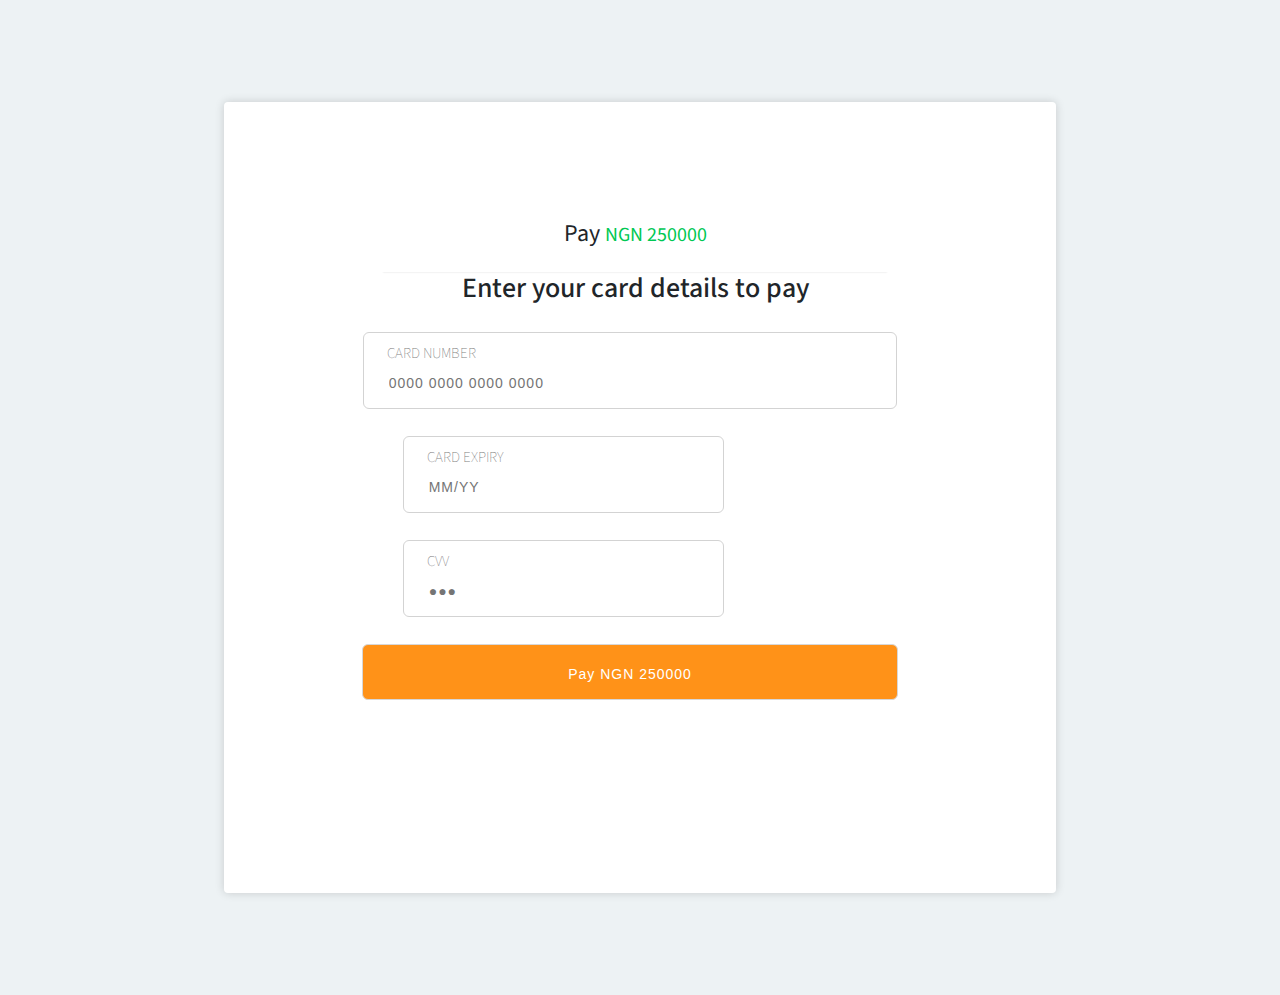
==== Wallet/wallet-1.html @ 792747bc "app" ====
<!DOCTYPE html>
<html lang="en">

<head>
    <meta charset="UTF-8">
    <meta name="viewport" content="width=device-width, initial-scale=1.0">
    <link rel="stylesheet" href="../src/style.css">
    <link rel="stylesheet" href="../assets/libraries/bootstrap-4.5.3-dist/css/bootstrap.css">
    <link rel="stylesheet" href="https://use.fontawesome.com/releases/v5.15.1/css/all.css"
        integrity="sha384-vp86vTRFVJgpjF9jiIGPEEqYqlDwgyBgEF109VFjmqGmIY/Y4HV4d3Gp2irVfcrp" crossorigin="anonymous">
    <title>Wallet 1</title>
</head>

<body>
    <div class="feedback2">
        <div class="container-fluid px-0" id="bg-div">
            <div class="row justify-content-center">
                <div class="col-lg-9 col-12">
                    <div class="card card0">
                        <div class="d-flex" id="wrapper">

                        </div> <!-- Page Content -->
                        <div id="page-content-wrapper">
                            <div class="row rw pt-3" id="border-btm">
                                <div class="col-8">
                                    <div class="row rw justify-content-right">
                                    </div>
                                    <div class="row rw justify-content-right">
                                        <div class="col-12">
                                            <p class="mb-0 mr-4 text-right px-24">Pay <span
                                                    class="px-30 top-highlight">NGN 250000</span> </p>
                                        </div>
                                    </div>
                                </div>
                            </div>
                            <div class="row rw justify-content-center">
                            </div>
                            <div id="menu2" class="tab-pane in active">
                                <div class="row rw justify-content-center">
                                    <div class="col-11">
                                        <div class="form-card">
                                            <h3 class="mt-0 mb-4 text-center">Enter your card details to pay</h3>
                                            <form>
                                                <div class="row rw">
                                                    <div class="col-12">
                                                        <div class="input-group"> <input type="text" id="cr_no"
                                                                placeholder="0000 0000 0000 0000" minlength="16"
                                                                maxlength="16" required> <label>CARD NUMBER</label>
                                                        </div>
                                                    </div>
                                                </div>
                                                <div class="col">
                                                    <div class="expiry">
                                                        <div class="input-group"> <input type="text" name="exp" id="exp"
                                                                placeholder="MM/YY" minlength="5" maxlength="5"
                                                                required> <label>CARD EXPIRY</label> </div>
                                                    </div>
                                                    <div class="cvc">
                                                        <div class="input-group"> <input type="password" name="cvcpwd"
                                                                placeholder="&#9679;&#9679;&#9679;" class="placeicon"
                                                                minlength="3" maxlength="3" required> <label>CVV</label>
                                                        </div>
                                                    </div>
                                                </div>
                                                <div class="row rw">
                                                    <div class="col-md-12"> <input type="submit" value="Pay NGN 250000"
                                                            class="btn btn-success placeicon"> </div>
                                                </div>
                                            </form>
                                        </div>
                                    </div>
                                </div>
                            </div>

                        </div>
                    </div>
                </div>
            </div>
        </div>
    </div>

    </div>

</body>

</html>
---- src/style.css ----
@import url("https://fonts.googleapis.com/css2?family=Source+Sans+Pro:wght@300;400;600;700&display=swap");

:root {
    --default_yellow: #FCAF02;
    --bg_gray: #EDF2F4;
    --default_gray: #707070;
    --default_orange: #FF8700;
    --default_red: #EB5757;
    --default_red-ish: #F80303;
    --default_green-ish: #3DE974;
    --default_gray-ish: #505050;
    --default_org: #FF8700;
}

.phone::placeholder {
    font-size: 30px;
}

body {
    margin: 0;
    padding: 0;
    font-family: "Source Sans Pro", sans-serif !important;
    background-color: #edf2f4 !important;
}

a,
a:hover {
    text-decoration: none !important;
}

* {
    box-sizing: border-box;

}

.section__height {
    min-height: 70vh;
}

input.border {
    width: 300px !important;
    border-radius: 5px;
}

.section__height--mid {
    min-height: 40vh;
}

.section__text {
    font-size: 20px;
}

.section__text--mid {
    font-size: 16px;
}

.section__text--small {
    font-size: 13px;
}

.px-15 {
    font-size: 15px;
}

.px-18 {
    font-size: 18px;
}

.px-22 {
    font-size: 22px;
}

.px-24 {
    font-size: 24px;
}

.px-30 {
    font-size: 30px;
}

.section__head {
    font-size: 40px;
}

.section__head--mid {
    font-size: 25px;
}

.m_0 {
    margin: 0;
}

.default_btn {
    background-color: var(--default_yellow);
    color: #fff;
    border-radius: 8px;
    padding: 0.8em 2em;
}

.default_btn:hover,
.bttn,
.fund_btn,
.btn-details {
    color: #fff !important;
}

.v_align {
    text-align: center;
}

.bg_orange {
    background-color: var(--default_org) !important;
}

.redish {
    color: var(--default_red-ish);
}

.greenish {
    color: var(--default_green-ish);
}

.grayish {
    color: var(--default_gray-ish);
}

.text_is_bold {
    font-weight: bold !important;
}

.text_is_yellow {
    color: var(--default_yellow);
}

.text_is_gray {
    color: var(--default_gray);
}

.text_is_red {
    color: var(--default_red);
}

.text_is_orange {
    color: var(--default_orange);
}

.bg_gray {
    background-color: #EDF2F4;
}

.flex_only {
    display: flex;
}

.align_only {
    display: flex;
    align-items: center;
}

.outline {
    border: none;
}

.center {
    display: flex;
    align-items: center;
    justify-content: center;
}

.flex_just-between {
    display: flex;
    justify-content: space-between !important;
}

.cards__holder {
    display: flex;
    justify-content: space-around;
}

button {
    border: none;
    background-color: #fff;
    outline: none !important;
}

.bbtm {
    border-bottom: 1px solid #d3d3d36b;
}

.btp {
    border-top: 1px solid #d3d3d36b;
}

.v_align {
    text-align: center !important;
}

.noPad {
    padding: 0 !important;
}

.dot {
    width: 15px;
    height: 15px;
    border-radius: 50%;
    display: block;
}

.dot--online {
    background-color: green;
}

.bg_img {
    background-position: center;
    background-repeat: no-repeat;
    background-size: cover;
}

/*** User profile ******/

.profile_coverphoto {
    min-height: 60vh;
    background-image: url("../assets/images/showcase.jpg");
}

.user_img {
    border-radius: 50%;
    width: 200px;
    height: 204px;
    overflow: hidden;
    position: relative;
    bottom: 3em;
}

.user_img img {
    position: relative;
    bottom: 30px;
}

.profile_stats {
    min-height: 20vh;
}

.user_info_holder {
    justify-content: center;
}

/****custom input field***/
.form_elementContent {
    display: flex;
    border: 1px solid lightgray;
    border-radius: 5px;
}

.form_elementContent input {
    outline: none;
    padding: 1em;
    border: none;
    width: 90%;
}

.form_holder .btn_holder {
    width: 70% !important;
    margin: 0 auto;
}


/***services section***/
.services {
    background-color: var(--bg_gray);
    padding-top: 5em;
}

.services_inner {
    background: #ffff;
    padding: 3em;
    width: 70% !important;
}

.service_card {
    box-shadow: 0px 0px 10px #00000029;
    min-height: 30vh;
    background: #ffff;
    border-radius: 4px;
}

.section_card_text {
    padding: 0.5em 0;
}

.service_card_img {
    height: 30vh;
    overflow: hidden;
}

.service_card_img img {
    position: relative;
    bottom: 5em;
}

.service_card_price {
    min-height: 30vh;
}
























































/***owner pages*************************************************/

/***owner profile page**/
.owner .services_inner {
    width: 100% !important;
    padding: 0;
}

.side_nav {
    box-shadow: 0px 0px 10px #00000029;
    background-color: #fff;
    border-radius: 4px;
}

.side_nav a {
    font-size: 20px;
    color: #000;
}

.productDetails__vendorProfile {
    padding: 1.5em;
}

.vendorProfilePicture {
    bottom: 0;
    margin: 0 auto;
    width: 160px;
    height: 164px;
}

.productDetails__vendorStats {
    display: flex;
    justify-content: space-around;
    border-top: 1px solid #d3d3d36b;
    border-bottom: 1px solid #d3d3d36b;
}

.vendorStat {
    padding: 1em 0.8em;
    border-left: 1px solid #d3d3d36b;
}

.comment button,
.contact button {
    border: 1px solid lightgray;
    width: 100%;
    border-radius: 5px;
    padding: 8px 0px;
}

.cart buttton,
.book button {
    border: 1px solid lightgray;
    border-radius: 5px;
    padding: 8px 0px;
}

.book button {
    color: #fff;
    background-color: #FF8700;
    text-align: center;
    padding: 5px 35px;
    outline: none;
}

.cart button {
    background-color: #fff;
    border: 1px solid #FF8700;
    text-align: center;
    padding: 5px 35px;
    border-radius: 5px;
    outline: none;
}

.comment button {
    color: #fff;
    background-color: #FF8700;
    text-align: center;
    outline: none;
}

.contact button {
    background-color: #fff;
    border: 1px solid #FF8700;
    text-align: center;
    outline: none;

}

.mg {
    width: 90% !important;
}

.rads {
    display: flex;
    justify-content: space-around;
    width: 30%;
}




















































/***feedback page*************************************************/

.feedback {
    padding-top: 5em;
    width: 55% !important;
    background: #ffff;
    box-shadow: 0px 0px 10px #00000029;
    min-height: 30vh;
    padding: 3em;
    margin: 8% auto;
    border-radius: 4px;
}

form {
    margin-bottom: 110px;
}

form p {
    margin-top: 30px;
}

input,
textarea {
    border-radius: 3px;
    width: 400px;
    display: block;
}

div.feedback input[type="text"] {
    margin-top: 50px;
    margin-bottom: 20px;
    padding: 4px 20px;
    border: 1px solid gray;
}

textarea {
    padding: 15px 20px;
}

.bttn {
    background-color: #FF8700;
    color: #fff;
    display: block;
    width: 65%;
    margin-top: 50px;
    margin-left: 73px;
    padding: 8px 22px;
    text-align: center;
    border-radius: 3px;
    text-decoration: none;
}






























































































/************************Settings page*****************************/
.owner a {
    background-color: var(--default_red);
    color: #fff;
}

.edit {
    background-color: #fff;
    color: #000;
    border: 1px solid lightgray;
}

.edit a:hover {
    color: #000 !important;
}

.services_inner,
.manage_header {
    box-shadow: 0px 0px 10px #00000029;
    background: #ffff;
    border-radius: 4px;
}

.side_navHolder,
.manage_header {
    width: 80%;
    margin: 0 auto;
}

.side_navHeader,
.side_navContent {
    border-bottom: 1px solid #d3d3d36b;
    padding: 1em 2em;
}

.manage_innerHeader {
    border-bottom: 1px solid #d3d3d36b;
    height: 13vh;
    padding: 0 5em;
}

.carousel-control-next-icon,
.carousel-control-prev-icon {
    background-color: black !important;
    padding: 2em 0.7em;
    font-size: 20px;
    position: relative;
}

.carousel-control-next-icon {
    right: -3em;
}

.carousel-control-prev-icon {
    left: -3em;
}

.manage_innerBody {
    padding: 0 5em;
}

.manage_innerBody .btn_holder {
    margin: 0 auto;
    width: fit-content;
    width: -moz-fit-content;
}

button.btn-details {
    background-color: #FF8700;
    color: #fff;
    display: block;
    width: 60%;
    margin-top: 50px;
    margin-left: 103px;
    padding: 8px 22px;
    text-align: center;
    border-radius: 5px;
    text-decoration: none !important;
}

.changeEmail {
    float: right;
}

.changeDetails .form-card input {
    margin-bottom: 5px;
    padding: 1.65em 1em;
}

/***modal***/
.modal-content {
    padding: 2em 1em;
}

.modal-header,
.modal-footer {
    border: none !important;
}

.modal-footer {
    display: block !important;
}

.modal__close {
    outline: none;
    position: relative;
    top: -0.8em;
}

.modal__password::placeholder {
    text-align: center;
}

.deactivate_btn_holder {
    margin: 0 auto !important;
    width: fit-content;
    width: -moz-fit-content;
}

.deactivate_btn_holder button {
    padding: 1em 6em;
    border: none;
    outline: none !important;
    background-color: var(--default_orange);
}

/****history**/
.history_holder {
    padding: 2em;
}



























/*******************Wallet Pages*********************************/

.manage {
    width: 83%;
    margin: 0;
    box-shadow: 0px 0px 10px #00000029;
    background: #ffff;
    border-radius: 4px;
}

.manage input::placeholder {
    outline: none;
    border-right: none;
    /* border-top: 1px solid var(--default_gray); */
}

.fund_align {
    padding-left: 180px;
    padding-right: 180px;
    margin-bottom: 110px;
}

.fund_btn {
    width: 100%;
    background-color: #B8B8B8;
    color: #fff;
    border-radius: 6px;
    padding: 0.8em 2em;
    text-align: center;
    margin-top: 80px;
}

.section__height {
    min-height: 83vh;
}

.texts small,
.texts span {
    margin-bottom: 20px;
    padding-top: 0;
    padding-bottom: 20px;
}

div.align {
    padding: 3rem 7rem;
    margin: 0;
    padding: 0;
}

.wallet_btn {
    width: 80%;
    background-color: #E4E4E4;
    color: #727272;
    border-radius: 6px;
    padding: 0.8em 2em;
    text-align: center;
    margin-top: 75px;
}

.wallet_btn a:hover {
    background-color: #E4E4E4;
    color: #727272;
    text-decoration: none;
}

.alignn {
    padding: 2rem 8rem;
    text-align: center;
}

input.wallet-input {
    width: 460px !important;
    margin-left: 56px !important;
}

.feedback2 {
    padding-top: 5em;
    width: 65% !important;
    background: #ffff;
    box-shadow: 0px 0px 10px #00000029;
    min-height: 70vh;
    padding: 3em;
    margin: 8% auto;
    border-radius: 4px;
}

* {
    margin: 0;
    padding: 0
}

body {
    overflow-x: hidden;
    background: #000000
}

#bg-div {
    margin: 0;
    margin-top: 40px;
}

#border-btm {
    padding-bottom: 20px;
    margin-bottom: 0px;
    box-shadow: 0px 35px 2px -35px lightgray
}

.active1 {
    color: #00C853 !important;
    font-weight: bold
}

.bar4 {
    width: 35px;
    height: 5px;
    background-color: #ffffff;
    margin: 6px 0
}


#page-content-wrapper {
    min-width: 100vw;
    padding-left: 20px;
    padding-right: 20px
}


@media (min-width: 768px) {
    #page-content-wrapper {
        min-width: 0;
        width: 100%
    }

}

.card0 {
    margin-top: 10px;
    margin-bottom: 10px
}

.top-highlight {
    color: #00C853;
    font-weight: bol;
    font-size: 20px
}

.form-card input,
.form-card textarea {
    padding: 10px 15px 5px 15px;
    border: none;
    border: 1px solid lightgrey;
    border-radius: 6px;
    margin-bottom: 25px;
    margin-top: 2px;
    width: 100%;
    box-sizing: border-box;
    font-family: arial;
    color: #2C3E50;
    font-size: 14px;
    letter-spacing: 1px
}

.form-card input:focus,
.form-card textarea:focus .form-card select:focus {

    -moz-box-shadow: 0px 0px 0px 1.5px var(--default_orange) !important;
    -webkit-box-shadow: 0px 0px 0px 1.5px var(--default_orange) !important;
    box-shadow: 0px 0px 0px 1.5px var(--default_orange) !important;
    font-weight: bold;
    border: 1px solid var(--default_orange);
    outline-width: 0
}

input.btn-success {
    height: 50px;
    color: #ffffff;
    opacity: 0.9
}

.input-group {
    position: relative;
    width: 100%;
    overflow: hidden
}

.input-group input {
    position: relative;
    height: 77px;
    margin-left: 1px;
    margin-right: 1px;
    border-radius: 6px;
    padding-top: 30px;
    padding-left: 25px
}

.input-group label {
    position: absolute;
    height: 24px;
    background: none;
    border-radius: 6px;
    line-height: 48px;
    font-size: 15px;
    color: gray;
    width: 100%;
    font-weight: 100;
    padding-left: 25px
}

input:focus+label {
    color: var(--default_orange);
}

div.rw {
    margin-right: -30px !important;
    margin-left: -40px !important;
}

div.card {
    border: none !important;
}

input.btn-success {
    height: 56px;
    color: #ffffff;
    opacity: 0.9;
}

.btn-success {
    color: #fff;
    background-color: var(--default_orange) !important;
    border-color: var(--default_orange);
}

div.expiry,
div.cvc {
    width: 80%;
    padding-right: 50px;
    padding-left: ;
}

.mb,
.mh {
    margin-left: 50px;
}

div.mt-3 button {
    padding-left: 2em;
    padding-right: 2em;
}



















/* ******************inputs******************** */

.has-search .form-control {
    border: 1px solid lightgray;
}

.has-search .form-control-feedback {
    position: absolute;
    z-index: 2;
    display: block;
    width: 2.375rem;
    height: 2.375rem;
    line-height: 2.375rem;
    text-align: center;
    pointer-events: none;
    color: #aaa;
    margin-bottom: 50px;
}

.search__formHolder {
    padding: 2em;
    margin-bottom: 0 !important;
}

.mg .manage_inner {
    padding: 1.5em;
}

#withdraw  {
    width: 55%;
    margin: 0 auto;
}

#naira .form_card {
    display: flex;
    border: 1px solid lightgray;
    border-radius: 5px;
}

#naira .form_card input {
    outline: none;
    padding: 1em;
    border: none;
    width: 100%;
}
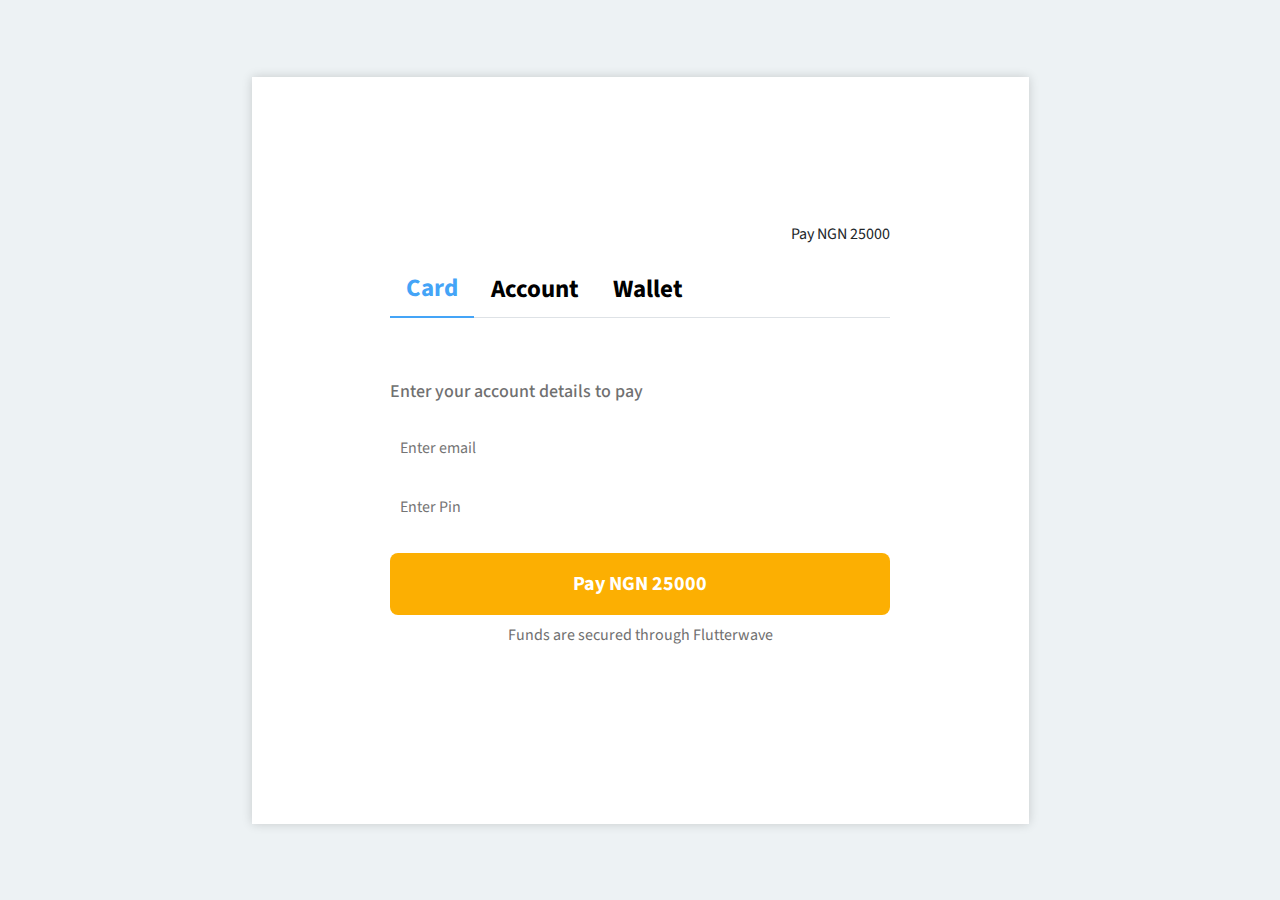
==== commit 4a50006f: "bootstrap tabs" ====
--- a/Wallet/wallet-1.html
+++ b/Wallet/wallet-1.html
@@ -8,79 +8,84 @@
     <link rel="stylesheet" href="../assets/libraries/bootstrap-4.5.3-dist/css/bootstrap.css">
     <link rel="stylesheet" href="https://use.fontawesome.com/releases/v5.15.1/css/all.css"
         integrity="sha384-vp86vTRFVJgpjF9jiIGPEEqYqlDwgyBgEF109VFjmqGmIY/Y4HV4d3Gp2irVfcrp" crossorigin="anonymous">
-    <title>Wallet 1</title>
+    <title>Payment</title>
 </head>
 
 <body>
-    <div class="feedback2">
-        <div class="container-fluid px-0" id="bg-div">
-            <div class="row justify-content-center">
-                <div class="col-lg-9 col-12">
-                    <div class="card card0">
-                        <div class="d-flex" id="wrapper">
-
-                        </div> <!-- Page Content -->
-                        <div id="page-content-wrapper">
-                            <div class="row rw pt-3" id="border-btm">
-                                <div class="col-8">
-                                    <div class="row rw justify-content-right">
-                                    </div>
-                                    <div class="row rw justify-content-right">
-                                        <div class="col-12">
-                                            <p class="mb-0 mr-4 text-right px-24">Pay <span
-                                                    class="px-30 top-highlight">NGN 250000</span> </p>
-                                        </div>
+    <section class="payment_holder align_only">
+        <div class="container">
+            <div class="payment align_only section__height">
+                <div class="payment__inner">
+                    <div class="">
+                        <p class="section__text--mid payment__innerPrice"> Pay
+                            <span class="text_is_green">NGN
+                                25000</span>
+                        </p>
+                    </div>
+                    <div class="payment__methodTabsHolder">
+                        <ul class="nav nav-tabs" id="myTab" role="tablist">
+                            <li class="nav-item">
+                                <a class="nav-link active section__head--mid text_is_bold" id="home-tab"
+                                    data-toggle="tab" href="#card" role="tab" aria-controls="home"
+                                    aria-selected="true">Card</a>
+                            </li>
+                            <li class="nav-item">
+                                <a class="nav-link section__head--mid text_is_bold" id="profile-tab" data-toggle="tab"
+                                    href="#account" role="tab" aria-controls="profile" aria-selected="false">Account</a>
+                            </li>
+                            <li class="nav-item">
+                                <a class="nav-link section__head--mid text_is_bold" id="contact-tab" data-toggle="tab"
+                                    href="#wallet" role="tab" aria-controls="contact" aria-selected="false">Wallet</a>
+                            </li>
+                        </ul>
+                        <div class="tab-content" id="myTabContent">
+                            <div class="tab-pane fade show active" id="home" role="tabpanel" aria-labelledby="home-tab">
+                                <div class="method__formHolder align_only section__height--mid pt-5">
+                                    <div class="w-100">
+                                        <h2 class="px-18 text_is_gray">Enter your account details to pay</h2>
+                                        <form action="" class="mt-4">
+                                            <div class="form_element mt-3">
+                                                <input type="email" placeholder="Enter email" required>
+                                            </div>
+                                            <div class="form_element mt-3">
+                                                <input type="password" placeholder="Enter Pin" required>
+                                            </div>
+                                            <div class="btn_holder mt-4">
+                                                <button type="submit" class="default_btn w-100 text_is_bold section__text">Pay NGN 25000</button>
+                                                <p class="mt-2 v_align text_is_gray">Funds are secured through Flutterwave</p>
+                                            </div>
+                                        </form>
                                     </div>
                                 </div>
                             </div>
-                            <div class="row rw justify-content-center">
+                            <div class="tab-pane fade" id="profile" role="tabpanel" aria-labelledby="profile-tab">...
                             </div>
-                            <div id="menu2" class="tab-pane in active">
-                                <div class="row rw justify-content-center">
-                                    <div class="col-11">
-                                        <div class="form-card">
-                                            <h3 class="mt-0 mb-4 text-center">Enter your card details to pay</h3>
-                                            <form>
-                                                <div class="row rw">
-                                                    <div class="col-12">
-                                                        <div class="input-group"> <input type="text" id="cr_no"
-                                                                placeholder="0000 0000 0000 0000" minlength="16"
-                                                                maxlength="16" required> <label>CARD NUMBER</label>
-                                                        </div>
-                                                    </div>
-                                                </div>
-                                                <div class="col">
-                                                    <div class="expiry">
-                                                        <div class="input-group"> <input type="text" name="exp" id="exp"
-                                                                placeholder="MM/YY" minlength="5" maxlength="5"
-                                                                required> <label>CARD EXPIRY</label> </div>
-                                                    </div>
-                                                    <div class="cvc">
-                                                        <div class="input-group"> <input type="password" name="cvcpwd"
-                                                                placeholder="&#9679;&#9679;&#9679;" class="placeicon"
-                                                                minlength="3" maxlength="3" required> <label>CVV</label>
-                                                        </div>
-                                                    </div>
-                                                </div>
-                                                <div class="row rw">
-                                                    <div class="col-md-12"> <input type="submit" value="Pay NGN 250000"
-                                                            class="btn btn-success placeicon"> </div>
-                                                </div>
-                                            </form>
+                            <div class="tab-pane fade" id="wallet" role="tabpanel" aria-labelledby="contact-tab">
+                                <div class="method__formHolder mt-3">
+                                    <h2 class="section__text text_is_gray">Enter your account details to pay</h2>
+                                    <form action="">
+                                        <div class="form_element">
+                                            <input type="email" placeholder="Enter email" required>
                                         </div>
-                                    </div>
+                                        <div class="form_element">
+                                            <input type="email" placeholder="Enter email" required>
+                                        </div>
+                                    </form>
                                 </div>
                             </div>
-
                         </div>
                     </div>
                 </div>
             </div>
         </div>
-    </div>
+    </section>
 
-    </div>
 
+
+
+    <script src="https://code.jquery.com/jquery-3.5.1.min.js"
+        integrity="sha256-9/aliU8dGd2tb6OSsuzixeV4y/faTqgFtohetphbbj0=" crossorigin="anonymous"></script>
+    <script src="../assets/libraries/bootstrap-4.5.3-dist/js/bootstrap.min.js"></script>
 </body>
 
 </html>--- a/src/style.css
+++ b/src/style.css
@@ -46,6 +46,10 @@
     min-height: 40vh;
 }
 
+.section__height--short {
+    min-height: 35vh;
+}
+
 .section__text {
     font-size: 20px;
 }
@@ -198,6 +202,8 @@
 .noPad {
     padding: 0 !important;
 }
+
+
 
 .dot {
     width: 15px;
@@ -559,7 +565,51 @@
     text-decoration: none;
 }
 
-
+/***payment**/
+.payment_holder{
+    min-height: 100vh;
+}
+
+.payment {
+    background-color: #fff;
+    box-shadow: 0px 0px 10px #00000029;
+    width: 70%;
+    margin: 0 auto;
+    padding: 2em;
+}
+
+.payment__inner{
+    width: 70%;
+    margin: 0 auto;
+}
+
+.payment__innerPrice {
+    text-align: right;
+}
+
+.nav-link{
+    color: #000;
+}
+
+.nav-link.active {
+    border: none !important;
+    border-bottom: 2px solid #44A4F7 !important;
+    color: #44A4F7 !important;
+}
+
+.method__formHolder form{
+    margin: 0;
+}
+
+ 
+.form_element input{
+      border: 1px solid var(--bg_gray);
+    padding: 0.6em;
+    border: none;
+    outline: none;
+    width: 90%;
+    background: transparent;
+}
 
 
 
@@ -1105,7 +1155,7 @@
     padding: 1.5em;
 }
 
-#withdraw  {
+#withdraw {
     width: 55%;
     margin: 0 auto;
 }
